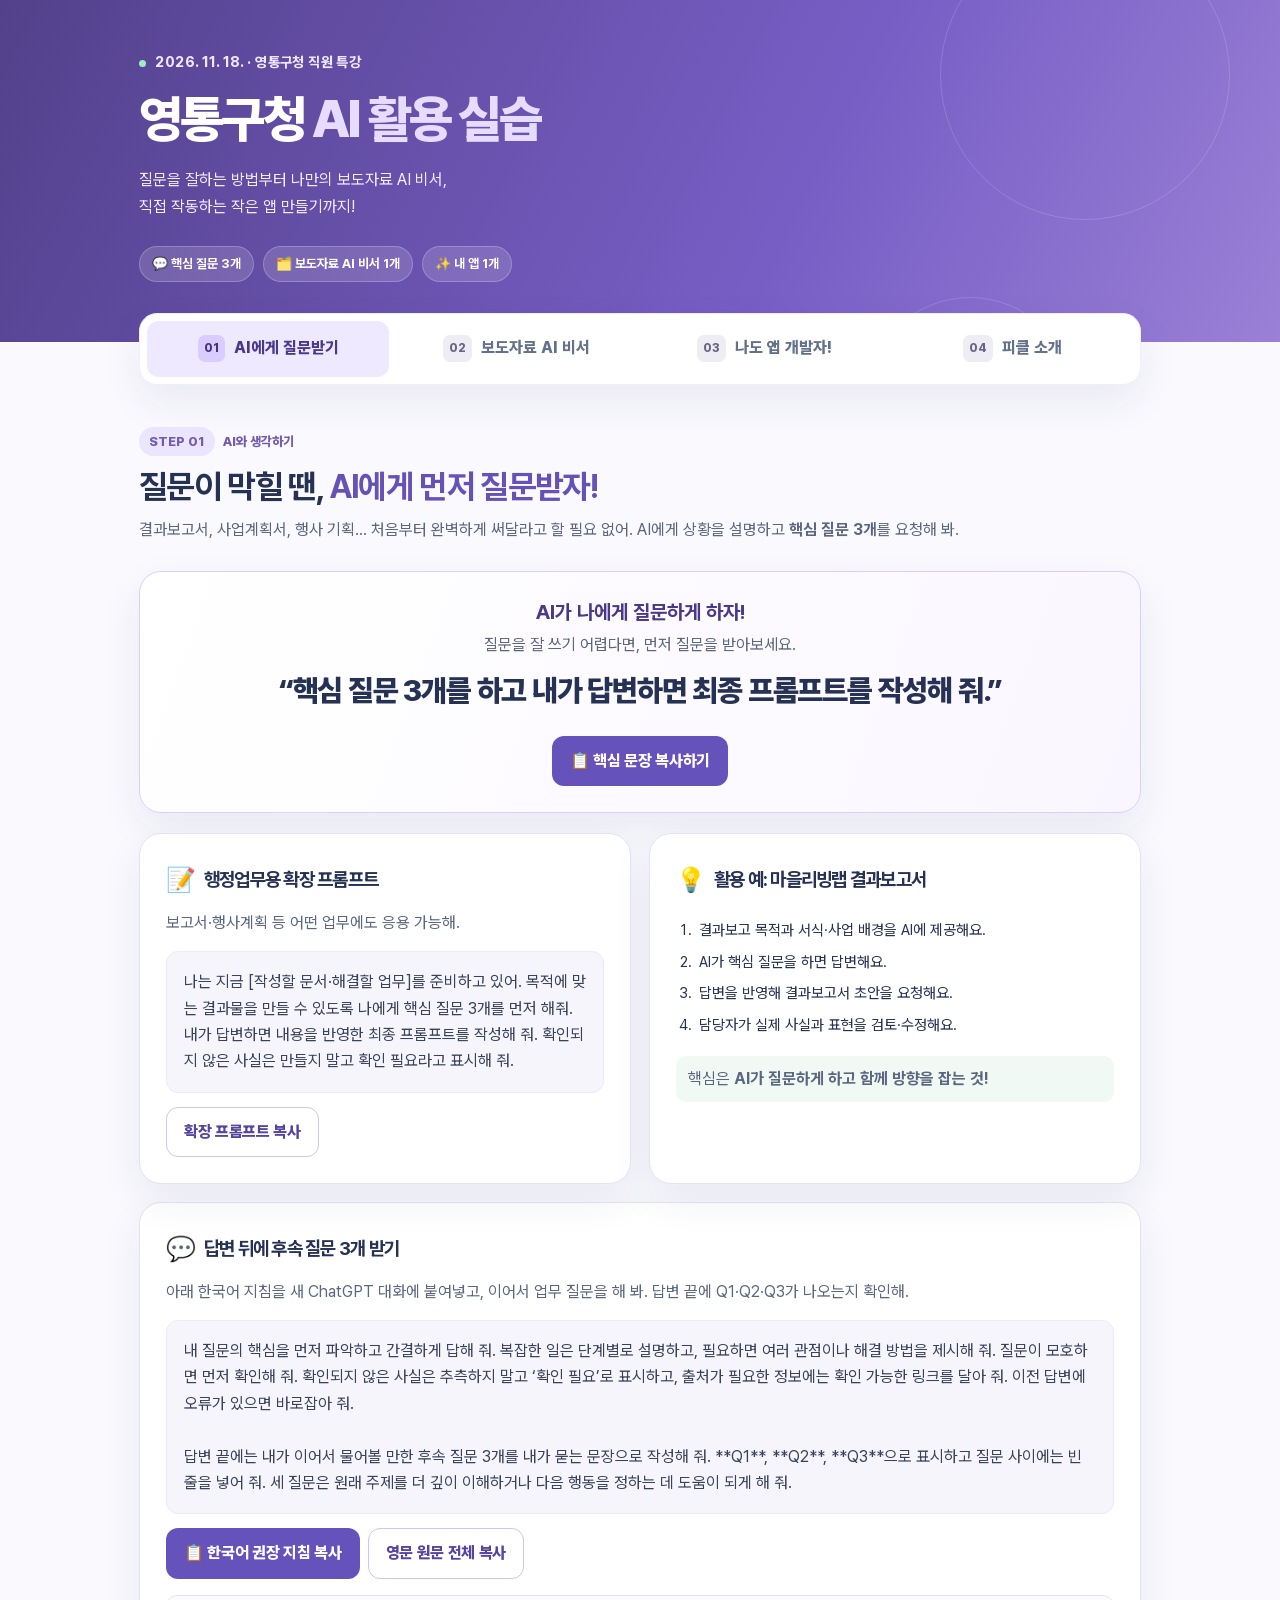
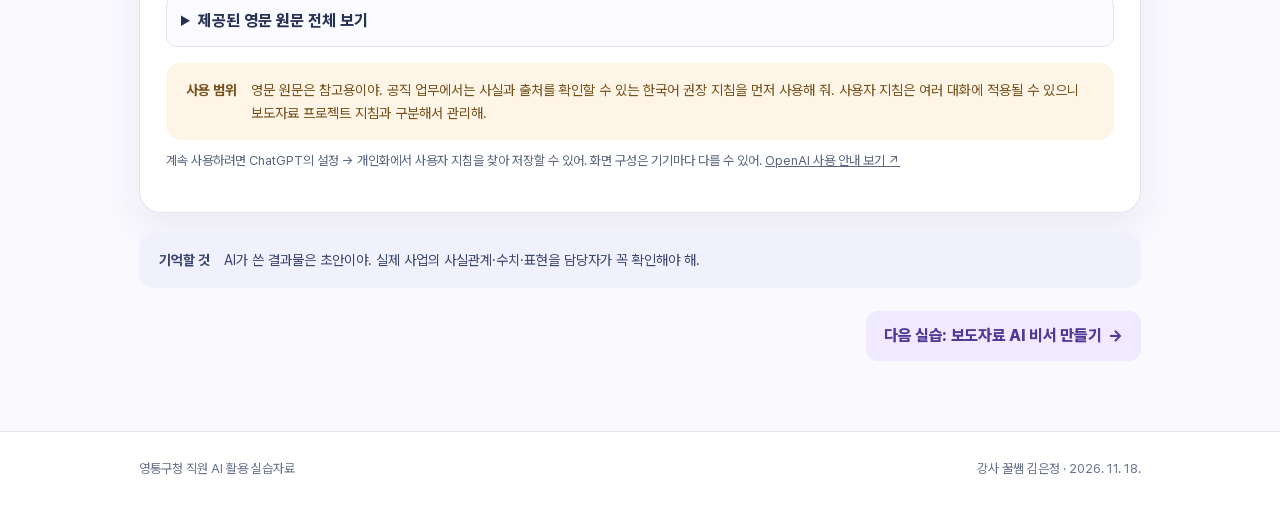
==== share.html @ 4e01c6bb "Add fresh Kakao share link with hero preview" ====
<!doctype html>
<html lang="ko">
<head>
  <meta charset="utf-8" />
  <meta name="viewport" content="width=device-width, initial-scale=1" />
  <meta name="robots" content="noindex,follow" />
  <meta name="description" content="영통구청 AI 활용 실습: 핵심 질문, 보도자료 AI 비서, 나만의 앱 만들기와 피클 소개" />
  <meta property="og:type" content="website" />
  <meta property="og:locale" content="ko_KR" />
  <meta property="og:site_name" content="영통구청 AI 활용 실습" />
  <meta property="og:title" content="영통구청 AI 활용 실습" />
  <meta property="og:description" content="질문을 잘하는 방법부터 나만의 보도자료 AI 비서, 직접 작동하는 작은 앱 만들기까지!" />
  <meta property="og:url" content="https://33kej1002-lgtm.github.io/yeongtong-ai-class/share.html" />
  <meta property="og:image" content="https://33kej1002-lgtm.github.io/yeongtong-ai-class/assets/share-hero.png?v=20261113" />
  <meta property="og:image:secure_url" content="https://33kej1002-lgtm.github.io/yeongtong-ai-class/assets/share-hero.png?v=20261113" />
  <meta property="og:image:type" content="image/png" />
  <meta property="og:image:width" content="910" />
  <meta property="og:image:height" content="484" />
  <meta property="og:image:alt" content="영통구청 AI 활용 실습 히어로 화면" />
  <title>영통구청 AI 활용 실습</title>
  <style>
    body{margin:0;min-height:100vh;display:grid;place-items:center;padding:24px;box-sizing:border-box;background:#f9f9fe;color:#263254;font:16px/1.6 system-ui,'Malgun Gothic',sans-serif}
    main{max-width:560px;text-align:center}
    img{display:block;width:100%;height:auto;border-radius:16px}
    a{color:#5644a1;font-weight:700}
  </style>
</head>
<body>
  <main>
    <img src="assets/share-hero.png" width="910" height="484" alt="영통구청 AI 활용 실습 히어로 화면" />
    <p>대시보드로 이동 중입니다. 이동하지 않으면 <a href="./">대시보드 열기</a>를 눌러 주세요.</p>
  </main>
  <script>location.replace('./');</script>
</body>
</html>
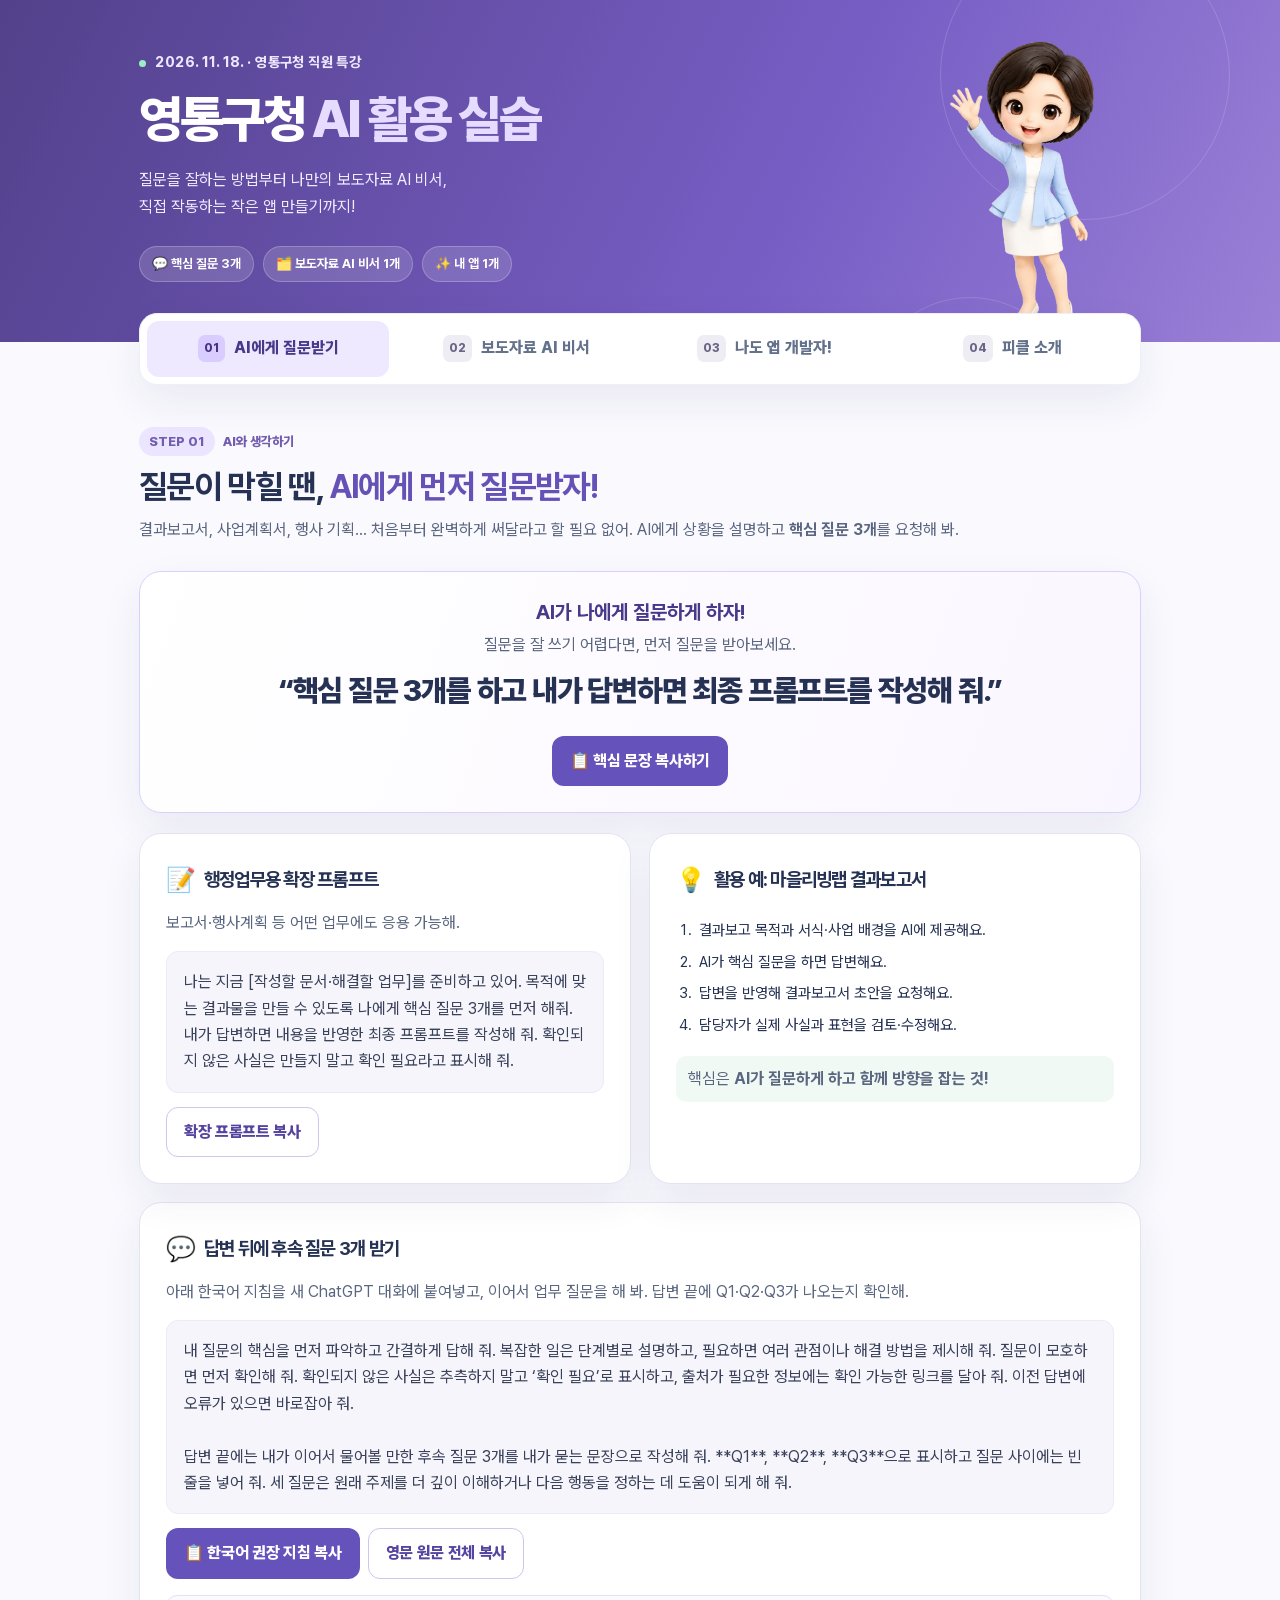
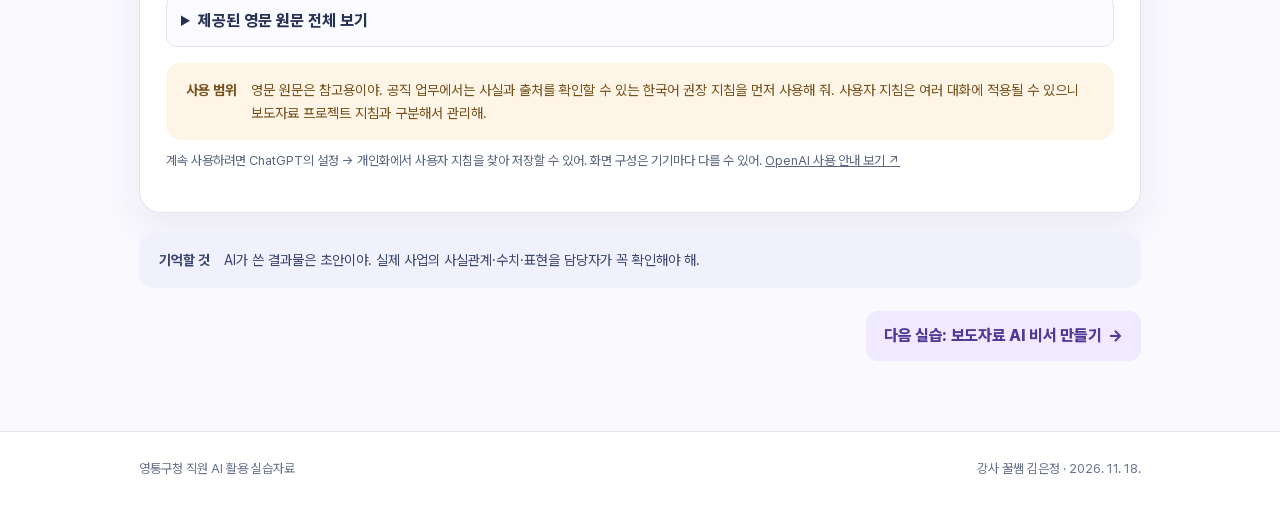
==== commit b7d2fd54: "Add class poster beside practice poster and update share preview" ====
--- a/share.html
+++ b/share.html
@@ -11,12 +11,12 @@
   <meta property="og:title" content="영통구청 AI 활용 실습" />
   <meta property="og:description" content="질문을 잘하는 방법부터 나만의 보도자료 AI 비서, 직접 작동하는 작은 앱 만들기까지!" />
   <meta property="og:url" content="https://33kej1002-lgtm.github.io/yeongtong-ai-class/share.html" />
-  <meta property="og:image" content="https://33kej1002-lgtm.github.io/yeongtong-ai-class/assets/share-hero.png?v=20261113" />
-  <meta property="og:image:secure_url" content="https://33kej1002-lgtm.github.io/yeongtong-ai-class/assets/share-hero.png?v=20261113" />
+  <meta property="og:image" content="https://33kej1002-lgtm.github.io/yeongtong-ai-class/assets/class-poster.png" />
+  <meta property="og:image:secure_url" content="https://33kej1002-lgtm.github.io/yeongtong-ai-class/assets/class-poster.png" />
   <meta property="og:image:type" content="image/png" />
-  <meta property="og:image:width" content="910" />
-  <meta property="og:image:height" content="484" />
-  <meta property="og:image:alt" content="영통구청 AI 활용 실습 히어로 화면" />
+  <meta property="og:image:width" content="1122" />
+  <meta property="og:image:height" content="1402" />
+  <meta property="og:image:alt" content="영통구청 직원 대상 AI 활용 특강 안내 포스터" />
   <title>영통구청 AI 활용 실습</title>
   <style>
     body{margin:0;min-height:100vh;display:grid;place-items:center;padding:24px;box-sizing:border-box;background:#f9f9fe;color:#263254;font:16px/1.6 system-ui,'Malgun Gothic',sans-serif}
@@ -27,7 +27,7 @@
 </head>
 <body>
   <main>
-    <img src="assets/share-hero.png" width="910" height="484" alt="영통구청 AI 활용 실습 히어로 화면" />
+    <img src="assets/class-poster.png" width="1122" height="1402" alt="영통구청 직원 대상 AI 활용 특강 안내 포스터" />
     <p>대시보드로 이동 중입니다. 이동하지 않으면 <a href="./">대시보드 열기</a>를 눌러 주세요.</p>
   </main>
   <script>location.replace('./');</script>
